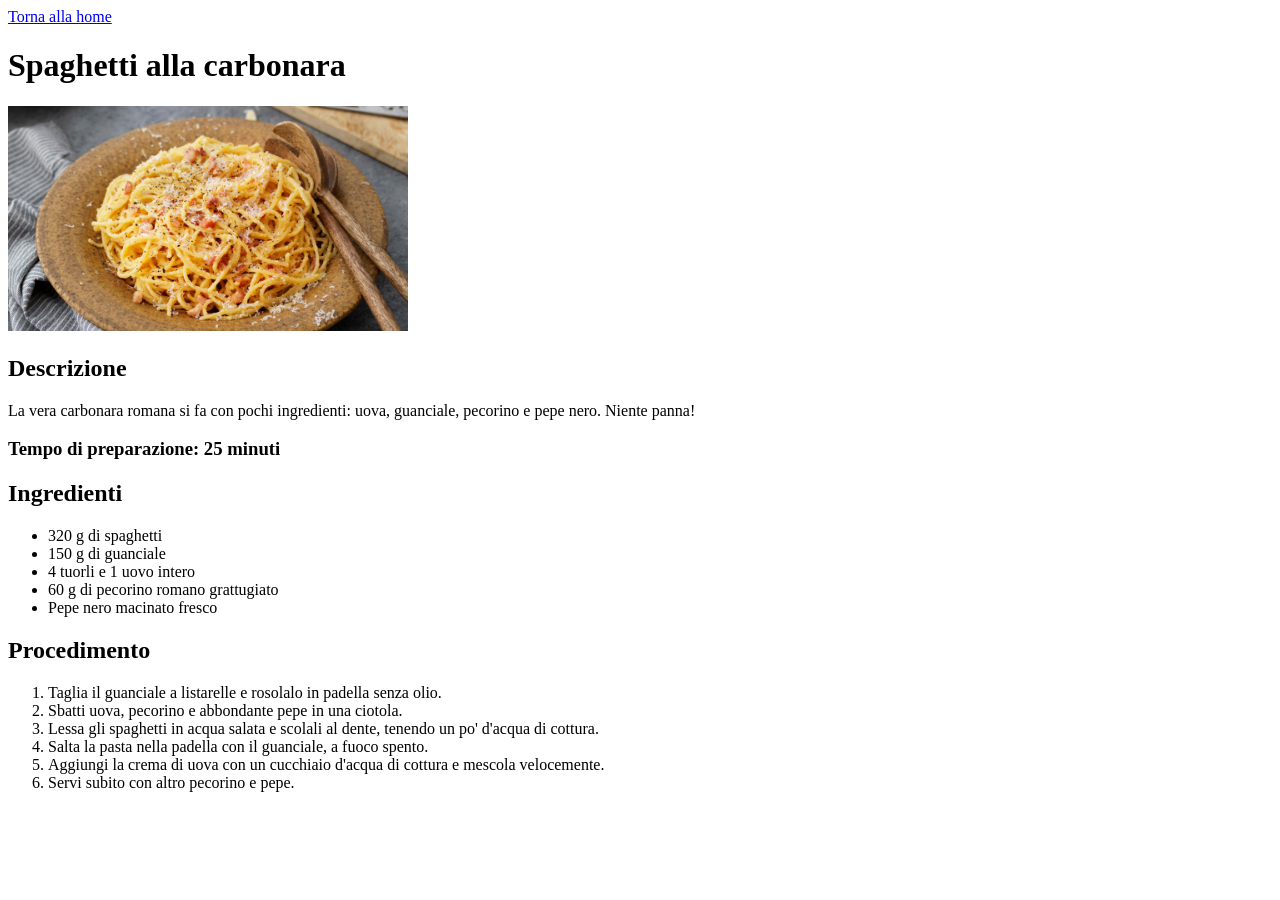
==== recipes/carbonara.html @ b2662560 "Add new recipes" ====
<!DOCTYPE html>
<html lang="it">
  <head>
    <meta charset="UTF-8" />
    <meta name="viewport" content="width=device-width, initial-scale=1.0" />
    <title>Spaghetti alla carbonara</title>
  </head>
  <body>
    <a href="../index.html">Torna alla home</a>

    <h1>Spaghetti alla carbonara</h1>
    <img src="../images/carbonara.jpg" alt="Un piatto di spaghetti alla carbonara" width="400" />

    <h2>Descrizione</h2>
    <p>La vera carbonara romana si fa con pochi ingredienti: uova, guanciale, pecorino e pepe nero. Niente panna!</p>

    <h3>Tempo di preparazione: 25 minuti</h3>

    <h2>Ingredienti</h2>
    <ul>
      <li>320 g di spaghetti</li>
      <li>150 g di guanciale</li>
      <li>4 tuorli e 1 uovo intero</li>
      <li>60 g di pecorino romano grattugiato</li>
      <li>Pepe nero macinato fresco</li>
    </ul>

    <h2>Procedimento</h2>
    <ol>
      <li>Taglia il guanciale a listarelle e rosolalo in padella senza olio.</li>
      <li>Sbatti uova, pecorino e abbondante pepe in una ciotola.</li>
      <li>Lessa gli spaghetti in acqua salata e scolali al dente, tenendo un po' d'acqua di cottura.</li>
      <li>Salta la pasta nella padella con il guanciale, a fuoco spento.</li>
      <li>Aggiungi la crema di uova con un cucchiaio d'acqua di cottura e mescola velocemente.</li>
      <li>Servi subito con altro pecorino e pepe.</li>
    </ol>
  </body>
</html>
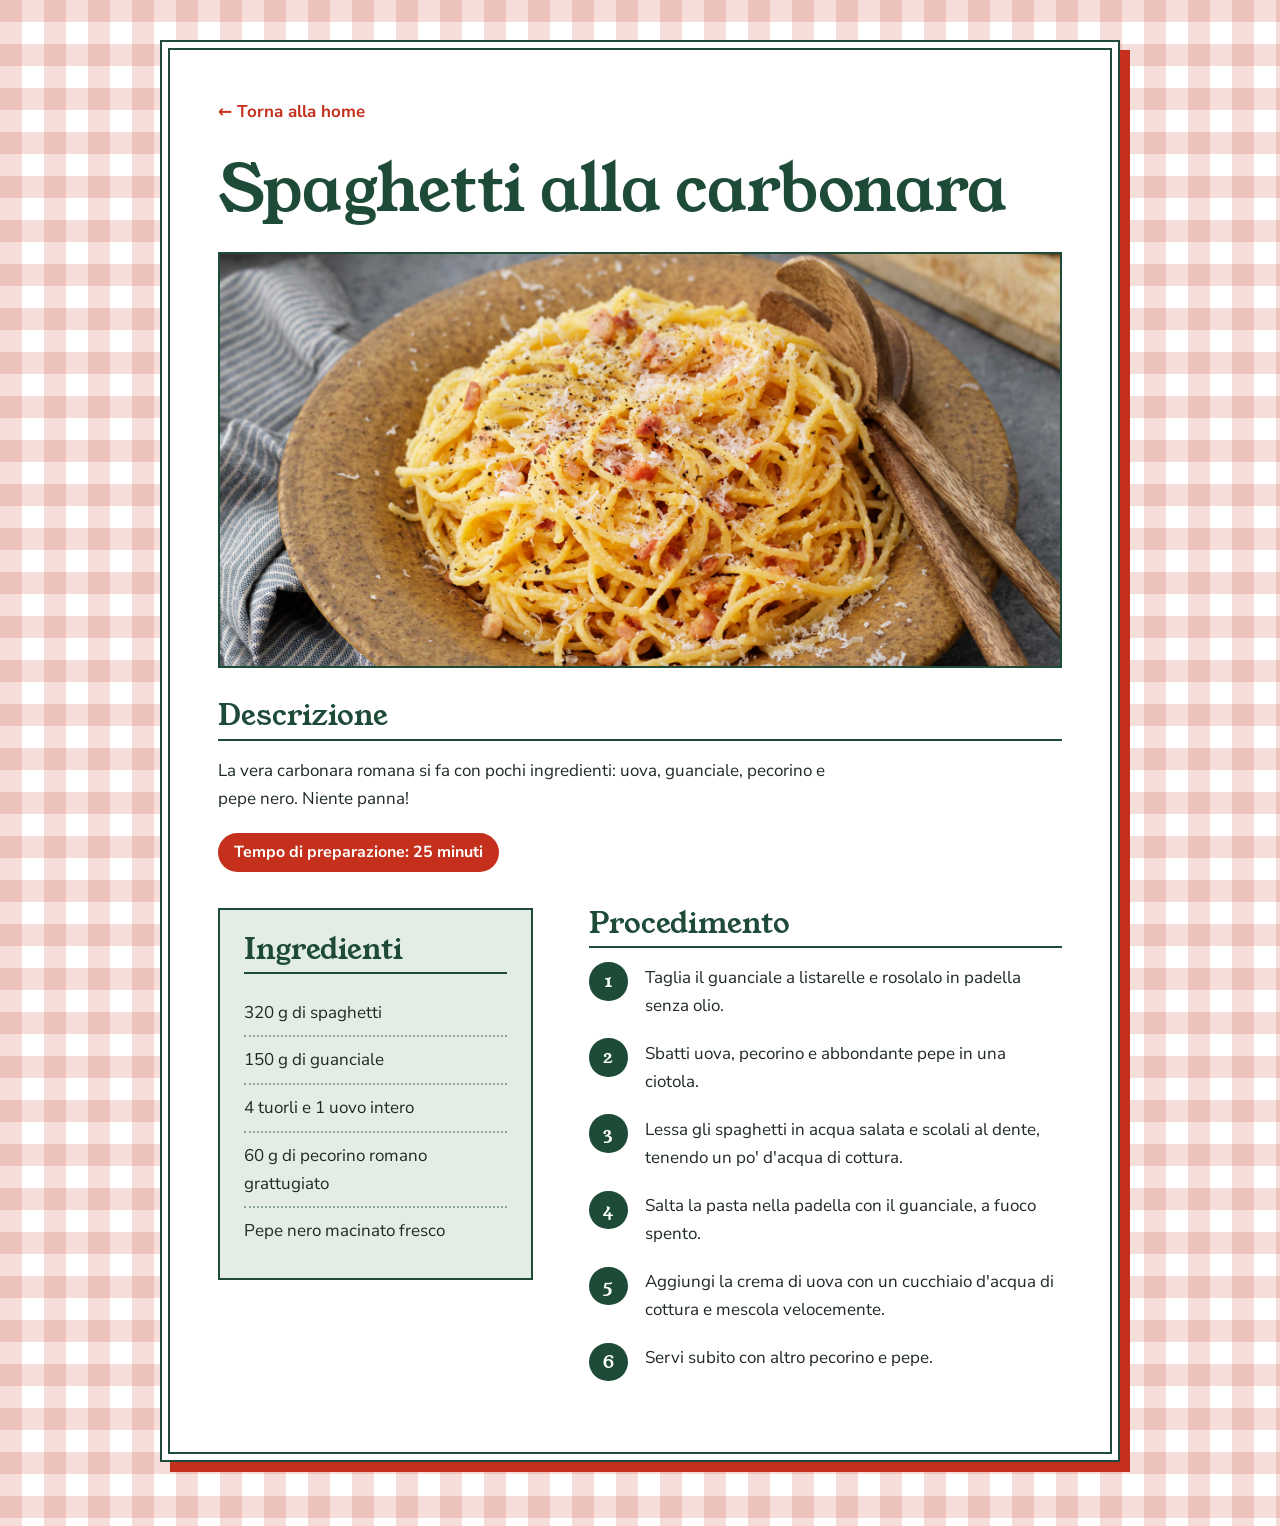
==== commit 0710c779: "Add new recipes" ====
--- a/recipes/carbonara.html
+++ b/recipes/carbonara.html
@@ -4,9 +4,14 @@
     <meta charset="UTF-8" />
     <meta name="viewport" content="width=device-width, initial-scale=1.0" />
     <title>Spaghetti alla carbonara</title>
+    <link rel="preconnect" href="https://fonts.googleapis.com" />
+    <link rel="preconnect" href="https://fonts.gstatic.com" crossorigin />
+    <link href="https://fonts.googleapis.com/css2?family=Nunito+Sans:ital,opsz,wght@0,6..12,400;0,6..12,700;1,6..12,400&family=Young+Serif&display=swap" rel="stylesheet" />
+    <link rel="stylesheet" href="../css/style.css" />
   </head>
-  <body>
-    <a href="../index.html">Torna alla home</a>
+  <body class="recipe-page">
+    <main>
+    <a class="back" href="../index.html">Torna alla home</a>
 
     <h1>Spaghetti alla carbonara</h1>
     <img src="../images/carbonara.jpg" alt="Un piatto di spaghetti alla carbonara" width="400" />
@@ -14,8 +19,10 @@
     <h2>Descrizione</h2>
     <p>La vera carbonara romana si fa con pochi ingredienti: uova, guanciale, pecorino e pepe nero. Niente panna!</p>
 
-    <h3>Tempo di preparazione: 25 minuti</h3>
+    <h3 class="tempo">Tempo di preparazione: 25 minuti</h3>
 
+    <div class="columns">
+    <section class="ingredienti">
     <h2>Ingredienti</h2>
     <ul>
       <li>320 g di spaghetti</li>
@@ -25,6 +32,8 @@
       <li>Pepe nero macinato fresco</li>
     </ul>
 
+    </section>
+    <section class="procedimento">
     <h2>Procedimento</h2>
     <ol>
       <li>Taglia il guanciale a listarelle e rosolalo in padella senza olio.</li>
@@ -34,5 +43,8 @@
       <li>Aggiungi la crema di uova con un cucchiaio d'acqua di cottura e mescola velocemente.</li>
       <li>Servi subito con altro pecorino e pepe.</li>
     </ol>
+    </section>
+    </div>
+    </main>
   </body>
 </html>
--- a/css/style.css
+++ b/css/style.css
@@ -0,0 +1,277 @@
+/* ---------- Token ---------- */
+:root {
+  --pomodoro: #c4301c;
+  --basilico: #1e4b38;
+  --basilico-chiaro: #e3ede6;
+  --carta: #ffffff;
+  --inchiostro: #1f2a24;
+  --sfumato: #5b6a61;
+
+  --titoli: "Young Serif", Georgia, "Times New Roman", serif;
+  --testo: "Nunito Sans", system-ui, -apple-system, "Segoe UI", sans-serif;
+}
+
+/* ---------- Base ---------- */
+*,
+*::before,
+*::after {
+  box-sizing: border-box;
+}
+
+html {
+  -webkit-text-size-adjust: 100%;
+}
+
+body {
+  margin: 0;
+  min-height: 100vh;
+  padding: 2.5rem 1rem 4rem;
+  font-family: var(--testo);
+  font-size: 1.0625rem;
+  line-height: 1.65;
+  color: var(--inchiostro);
+  /* tovaglia a quadretti */
+  background-color: #fff;
+  background-image:
+    linear-gradient(rgba(196, 48, 28, 0.16) 50%, transparent 50%),
+    linear-gradient(90deg, rgba(196, 48, 28, 0.16) 50%, transparent 50%);
+  background-size: 44px 44px;
+}
+
+/* La "carta" del menù */
+main {
+  max-width: 60rem;
+  margin: 0 auto;
+  padding: clamp(1.5rem, 5vw, 3.5rem);
+  background: var(--carta);
+  border: 2px solid var(--basilico);
+  outline: 2px solid var(--basilico);
+  outline-offset: -10px;
+  box-shadow: 10px 10px 0 var(--pomodoro);
+}
+
+h1,
+h2 {
+  font-family: var(--titoli);
+  font-weight: 400;
+  line-height: 1.1;
+  color: var(--basilico);
+}
+
+h1 {
+  margin: 0 0 1rem;
+  font-size: clamp(2.4rem, 7vw, 4rem);
+  letter-spacing: -0.01em;
+}
+
+h2 {
+  margin: 0 0 1rem;
+  font-size: clamp(1.4rem, 3.5vw, 1.8rem);
+}
+
+p {
+  margin: 0 0 1.25rem;
+  max-width: 62ch;
+}
+
+a {
+  color: var(--pomodoro);
+  text-underline-offset: 0.2em;
+}
+
+a:focus-visible {
+  outline: 3px solid var(--pomodoro);
+  outline-offset: 3px;
+}
+
+img {
+  display: block;
+  max-width: 100%;
+}
+
+/* ---------- Home ---------- */
+.hero {
+  padding-bottom: 1.5rem;
+  margin-bottom: 2rem;
+  border-bottom: 2px dashed var(--basilico);
+}
+
+.hero p {
+  margin: 0;
+  font-size: 1.25rem;
+  color: var(--sfumato);
+}
+
+.menu {
+  display: grid;
+  grid-template-columns: repeat(auto-fit, minmax(15rem, 1fr));
+  gap: 1.75rem;
+  margin: 0;
+  padding: 0;
+  list-style: none;
+}
+
+.menu a {
+  display: block;
+  height: 100%;
+  color: var(--inchiostro);
+  text-decoration: none;
+  background: var(--carta);
+  border: 2px solid var(--basilico);
+  box-shadow: 5px 5px 0 var(--basilico);
+  transition: transform 0.15s ease, box-shadow 0.15s ease;
+}
+
+.menu a:hover,
+.menu a:focus-visible {
+  transform: translate(3px, 3px);
+  box-shadow: 2px 2px 0 var(--pomodoro);
+  border-color: var(--pomodoro);
+}
+
+.menu img {
+  width: 100%;
+  aspect-ratio: 4 / 3;
+  object-fit: cover;
+  border-bottom: 2px solid var(--basilico);
+}
+
+.menu span {
+  display: block;
+  padding: 1rem 1.1rem 1.15rem;
+  font-family: var(--titoli);
+  font-size: 1.3rem;
+  line-height: 1.2;
+}
+
+/* ---------- Pagine ricetta ---------- */
+.back {
+  display: inline-block;
+  margin-bottom: 1.75rem;
+  font-weight: 700;
+  text-decoration: none;
+}
+
+.back::before {
+  content: "\2190\00a0";
+}
+
+.back:hover {
+  text-decoration: underline;
+}
+
+.recipe-page main > img {
+  width: 100%;
+  height: auto;
+  aspect-ratio: 3 / 2;
+  max-height: 26rem;
+  object-fit: cover;
+  margin: 0 0 2rem;
+  border: 2px solid var(--basilico);
+}
+
+.recipe-page h2 {
+  padding-bottom: 0.4rem;
+  border-bottom: 2px solid var(--basilico);
+}
+
+.tempo {
+  display: inline-block;
+  margin: 0 0 2.25rem;
+  padding: 0.4rem 1rem;
+  font-family: var(--testo);
+  font-size: 1rem;
+  font-weight: 700;
+  color: #fff;
+  background: var(--pomodoro);
+  border-radius: 999px;
+}
+
+.columns {
+  display: grid;
+  gap: 2.5rem;
+}
+
+@media (min-width: 52rem) {
+  .columns {
+    grid-template-columns: 1fr 1.5fr;
+    gap: 3.5rem;
+    align-items: start;
+  }
+}
+
+/* Ingredienti: come le righe di un menù */
+.ingredienti {
+  padding: 1.5rem;
+  background: var(--basilico-chiaro);
+  border: 2px solid var(--basilico);
+}
+
+.ingredienti ul {
+  margin: 0;
+  padding: 0;
+  list-style: none;
+}
+
+.ingredienti li {
+  padding: 0.55rem 0;
+  border-bottom: 2px dotted rgba(30, 75, 56, 0.45);
+}
+
+.ingredienti li:last-child {
+  border-bottom: 0;
+}
+
+/* Procedimento: è davvero una sequenza, quindi i numeri servono */
+.procedimento ol {
+  margin: 0;
+  padding: 0;
+  list-style: none;
+  counter-reset: passo;
+}
+
+.procedimento li {
+  position: relative;
+  min-height: 2.5rem;
+  margin-bottom: 1.25rem;
+  padding-left: 3.5rem;
+  counter-increment: passo;
+}
+
+.procedimento li::before {
+  content: counter(passo);
+  position: absolute;
+  left: 0;
+  top: -0.1rem;
+  display: grid;
+  place-items: center;
+  width: 2.4rem;
+  height: 2.4rem;
+  font-family: var(--titoli);
+  font-size: 1.15rem;
+  color: #fff;
+  background: var(--basilico);
+  border-radius: 50%;
+}
+
+/* ---------- Mobile ---------- */
+@media (max-width: 34rem) {
+  body {
+    padding: 1rem 0.75rem 2.5rem;
+  }
+
+  main {
+    box-shadow: 6px 6px 0 var(--pomodoro);
+    outline-offset: -7px;
+  }
+}
+
+@media (prefers-reduced-motion: reduce) {
+  .menu a {
+    transition: none;
+  }
+}
+
+.recipe-page h1 {
+  margin-bottom: 1.75rem;
+}
